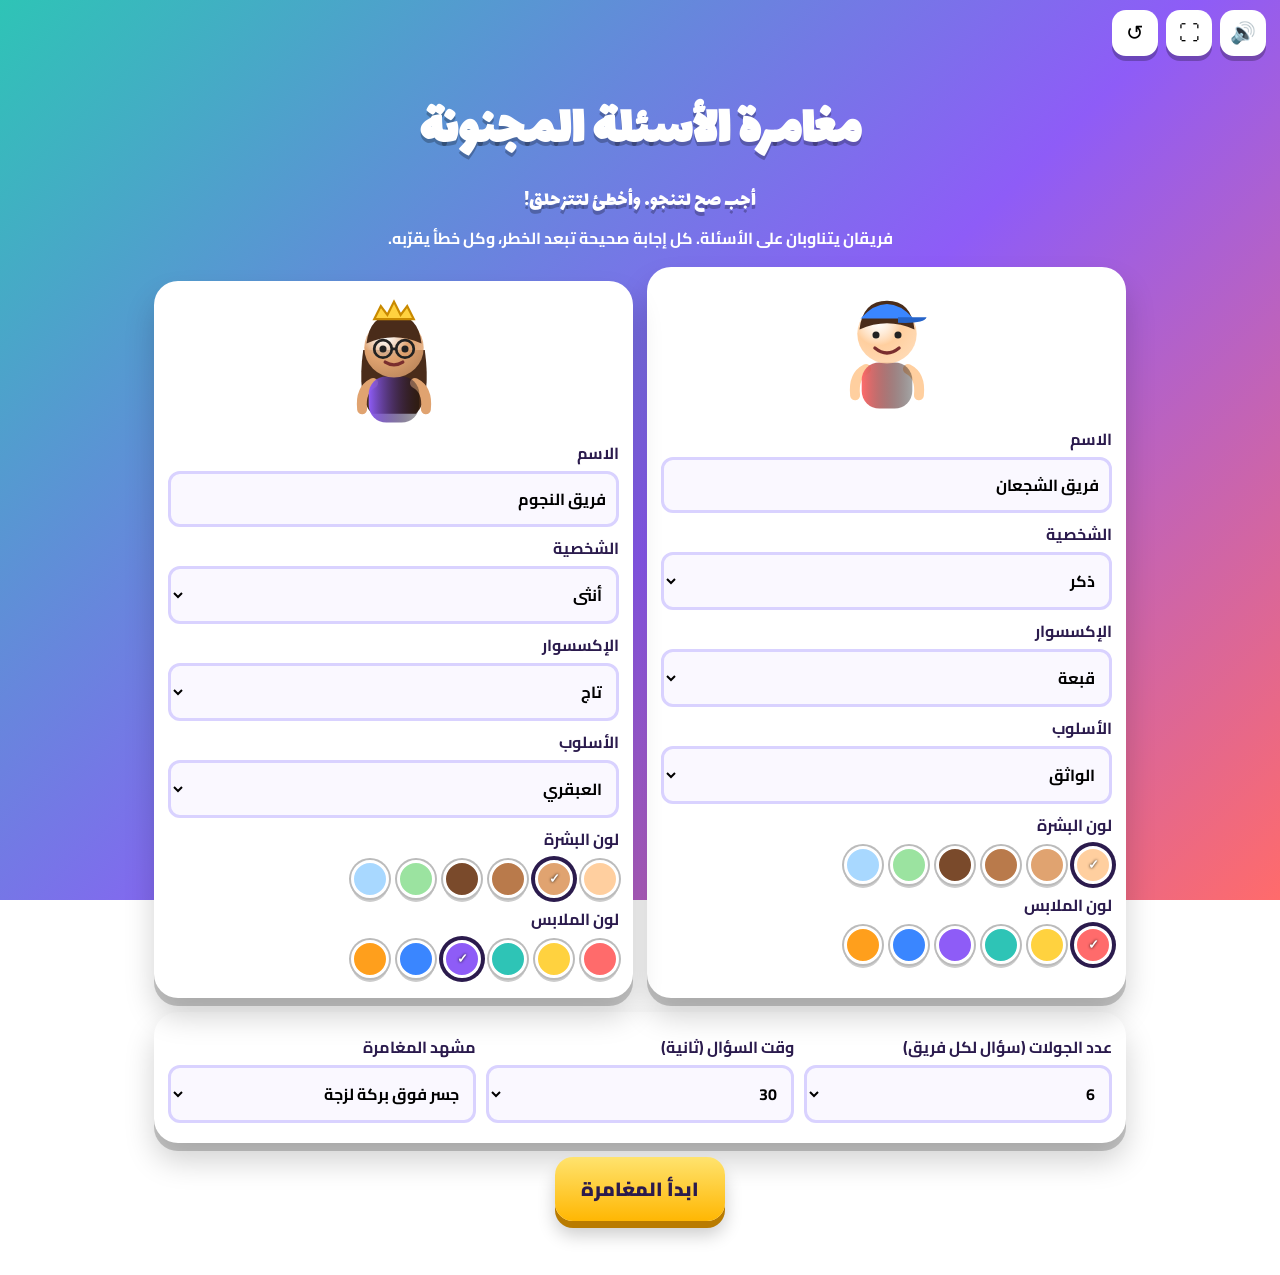
==== lesson-1/index.html @ 58e0d5fc "Add files via upload" ====
<!DOCTYPE html>
<html lang="ar" dir="rtl">
<head>
<meta charset="utf-8">
<meta name="viewport" content="width=device-width, initial-scale=1">
<title>مغامرة الأسئلة</title>
<link rel="preconnect" href="https://fonts.googleapis.com">
<link href="https://fonts.googleapis.com/css2?family=Cairo:wght@500;700;900&family=Lalezar&display=swap" rel="stylesheet">
<link rel="stylesheet" href="style.css">
</head>
<body>
<header class="bar">
  <button id="bSound" class="mini" aria-label="الصوت">🔊</button>
  <button id="bFull" class="mini" aria-label="ملء الشاشة">⛶</button>
  <button id="bReset" class="mini" aria-label="إعادة اللعبة">↺</button>
</header>
<main>
<section id="s-start" class="screen">
  <h1 id="title"></h1><h2 id="subtitle"></h2><p id="desc"></p>
  <div id="setup" class="duo"></div>
  <div class="card opts">
    <label>عدد الجولات (سؤال لكل فريق) <select id="oCount"></select></label>
    <label>وقت السؤال (ثانية) <select id="oTime"></select></label>
    <label>مشهد المغامرة <select id="oScene"></select></label>
  </div>
  <button id="bStart" class="big">ابدأ المغامرة</button>
</section>

<section id="s-play" class="screen" hidden>
  <div class="duo" id="arena"></div>
  <div class="card q">
    <div class="row"><b id="qTurn"></b><span id="qCat" class="tag"></span><span id="qPts" class="tag"></span><span id="qTime" class="timer" role="timer">0</span></div>
    <p id="qText"></p>
    <div id="qOpts" class="opts4"></div>
    <div id="jk" class="row"></div>
    <div id="qAns" class="ans" hidden></div>
    <p id="qMsg" class="msg" aria-live="polite"></p>
    <div class="row" id="judge">
      <button id="bOk" class="big ok">✔ إجابة صحيحة</button>
      <button id="bNo" class="big no">✖ إجابة خاطئة</button>
    </div>
    <button id="bNext" class="big" hidden>التالي</button>
  </div>
</section>

<section id="s-end" class="screen" hidden>
  <h1 id="endTitle"></h1>
  <div class="duo" id="endArena"></div>
  <p id="endScore" class="msg"></p>
  <div class="row">
    <button id="bSkip" class="big alt">تخطي المشهد</button>
    <button id="bAgain" class="big">إعادة اللعب</button>
    <button id="bNew" class="big alt">لعبة جديدة</button>
  </div>
</section>
</main>
<div id="confetti" aria-hidden="true"></div>
<script src="config.js"></script>
<script src="vendor/three.min.js"></script>
<script src="vendor/GLTFLoader.js"></script>
<script src="stage3d.js"></script>
<script src="game.js"></script>
</body>
</html>
---- lesson-1/style.css ----
:root{--bg:#6a5cf7;--card:#fff;--ink:#2b1b4d;--accent:#ffd23f;--ok:#12b76a;--no:#f04438}
*{box-sizing:border-box}
body{margin:0;min-height:100vh;font-family:Cairo,Tahoma,sans-serif;color:var(--ink);background:var(--bg) fixed}
h1,h2{font-family:Lalezar,Cairo,sans-serif;margin:.2em 0;text-align:center;color:#fff;text-shadow:0 4px 0 rgba(0,0,0,.25)}
h1{font-size:clamp(2rem,6vw,3.4rem)}h2{font-size:1.3rem;font-weight:400}
p{margin:.4em 0}#desc{text-align:center;color:#fff;font-weight:700}
main{max-width:1000px;margin:auto;padding:12px 14px 40px}
.bar{display:flex;gap:8px;justify-content:flex-start;padding:10px 14px}
.mini{width:46px;height:46px;border:0;border-radius:14px;font-size:1.3rem;cursor:pointer;background:#fff;box-shadow:0 5px 0 rgba(0,0,0,.25)}
.screen[hidden],[hidden]{display:none!important}
.duo{display:grid;grid-template-columns:1fr 1fr;gap:14px;margin:14px 0}
@media(max-width:640px){.duo{grid-template-columns:1fr}}
.card{background:var(--card);border-radius:24px;padding:14px;box-shadow:0 8px 0 rgba(0,0,0,.2),0 18px 30px rgba(0,0,0,.18)}
.card label{display:flex;flex-direction:column;gap:3px;font-weight:700;margin:6px 0}
input,select{font:inherit;padding:10px;border-radius:12px;border:3px solid #d9d2ff;background:#faf8ff}
input:focus-visible,select:focus-visible,button:focus-visible{outline:4px solid var(--accent);outline-offset:2px}
.opts{display:grid;grid-template-columns:repeat(auto-fit,minmax(180px,1fr));gap:10px}
.pv svg{width:110px;display:block;margin:0 auto}
.sw{display:flex;gap:8px;flex-wrap:wrap;margin:6px 0}
.sw button{width:38px;height:38px;border-radius:50%;border:3px solid #fff;box-shadow:0 0 0 2px #bbb,0 4px 0 rgba(0,0,0,.2);cursor:pointer}
.sw button[aria-pressed=true]{box-shadow:0 0 0 4px var(--ink)}
.sw button[aria-pressed=true]::after{content:"✓";color:#fff;font-weight:900;text-shadow:0 0 3px #000}
.big{font:900 1.2rem Cairo,sans-serif;padding:14px 26px;border:0;border-radius:18px;color:var(--ink);background:linear-gradient(#ffe36e,#ffb703);box-shadow:0 7px 0 #b97b00,0 14px 18px rgba(0,0,0,.2);cursor:pointer;display:block;margin:14px auto;transition:transform .12s,box-shadow .12s}
.big:active{transform:translateY(5px);box-shadow:0 2px 0 #b97b00}
.big.ok{background:linear-gradient(#5be39a,var(--ok));box-shadow:0 7px 0 #0a7a47;color:#fff}
.big.no{background:linear-gradient(#ff8a80,var(--no));box-shadow:0 7px 0 #a8271d;color:#fff}
.big.alt{background:linear-gradient(#fff,#d9d2ff);box-shadow:0 7px 0 #8b7fd0}
.row{display:flex;gap:10px;align-items:center;justify-content:center;flex-wrap:wrap}
.tag{background:#efeaff;border-radius:99px;padding:3px 12px;font-weight:700}
.timer{font:2rem Lalezar,sans-serif;min-width:56px;text-align:center;background:var(--ink);color:var(--accent);border-radius:14px;padding:0 10px}
.timer.low{background:var(--no);color:#fff}
#qText{font-size:clamp(1.3rem,3.5vw,1.9rem);font-weight:900;text-align:center;margin:12px 0}
.ans{background:#e8fff3;border:3px dashed var(--ok);border-radius:16px;padding:10px;text-align:center;font-weight:700}
.msg{text-align:center;font-weight:900;min-height:1.6em;color:var(--ink)}#endScore{color:#fff;font-size:1.3rem}
.pl{padding-bottom:10px}.pl.on{outline:6px solid var(--accent);outline-offset:3px}
.pl .head{display:flex;justify-content:space-between;font-weight:900;font-size:1.1rem}
.meter{height:18px;background:#e7e2ff;border-radius:99px;overflow:hidden;margin:6px 0;border:2px solid var(--ink)}
.meter i{display:block;height:100%;background:repeating-linear-gradient(45deg,var(--ok) 0 10px,#5be39a 10px 20px);transition:width .8s}
.st{font-weight:700;text-align:center}
.stage{--d:.5;position:relative;height:210px;overflow:hidden;border-radius:20px;direction:ltr;background:linear-gradient(#8fe3ff,#e9fbff 70%);box-shadow:inset 0 -10px 20px rgba(0,0,0,.12)}
.char{position:absolute;left:calc(50% - 45px);bottom:36px;width:90px;transition:transform .8s;transform:rotate(calc(var(--d)*-7deg));animation:bob 2s ease-in-out infinite;filter:drop-shadow(0 8px 4px rgba(0,0,0,.25))}
.char svg{width:100%;display:block}
.stage.hi .char{animation:shake .35s infinite}
.ground{position:absolute;bottom:0;left:0;right:0;height:38px;background:linear-gradient(#ffd98a,#d49a3a);border-top:5px solid #b97b00}
.slime,.hazard,.shield{display:none;position:absolute}
.scene-slime .ground{bottom:44px;height:14px;left:12%;right:12%;border-radius:8px;border:0;background:repeating-linear-gradient(90deg,#c98a3d 0 24px,#a86f2d 24px 28px)}
.scene-slime .char{bottom:58px}
.scene-slime .slime{display:block;left:0;right:0;bottom:0;height:calc(34px + var(--d)*60px);background:linear-gradient(#b6f23c,#5fa800);border-radius:40% 40% 0 0/14px 14px 0 0;transition:height .8s;box-shadow:0 -6px 12px rgba(120,200,0,.5)}
.scene-rock .hazard,.scene-snake .hazard{display:block;font-size:56px;bottom:34px;right:calc(-18% + var(--d)*48%);transition:right .8s;line-height:1;animation:bob 1.2s infinite}
.shield{inset:20px calc(50% - 60px) 30px;border-radius:50%;background:radial-gradient(rgba(255,255,255,.1),rgba(255,230,100,.55));box-shadow:0 0 30px 8px #ffe36e;opacity:0;transition:opacity .6s}
.stage.safe .shield{display:block;opacity:1}
.stage.win .char{animation:jump .7s infinite;transform:none}
.stage.lose .char{transform:translateY(38px) rotate(25deg);animation:none}
.stage.lose::after{content:"🛏️🛏️🛏️";position:absolute;bottom:4px;left:0;right:0;text-align:center;font-size:2.4rem}
.stage.win::before{content:"✨";position:absolute;top:8px;left:12%;font-size:2.4rem}
.stage.win .ground{background:linear-gradient(#fff3a8,#ffd23f);box-shadow:0 0 25px #fff3a8}
#confetti{position:fixed;inset:0;pointer-events:none;overflow:hidden}
#confetti i{position:absolute;top:-20px;width:10px;height:16px;animation:fall linear forwards}
@keyframes bob{50%{translate:0 -5px}}
@keyframes shake{25%{translate:-3px 0}75%{translate:3px 0}}
@keyframes jump{50%{translate:0 -22px}}
@keyframes fall{to{transform:translateY(110vh) rotate(720deg)}}
@media(prefers-reduced-motion:reduce),.still{}
@media(prefers-reduced-motion:reduce){*{animation:none!important;transition:none!important}#confetti{display:none}}
body.still *{animation:none!important}body.still #confetti{display:none}
/* ===== أسئلة وجواكر ===== */
.opts4{display:grid;grid-template-columns:1fr 1fr;gap:10px}
@media(max-width:520px){.opts4{grid-template-columns:1fr}}
.opt{font:700 1.15rem Cairo,sans-serif;padding:14px;border-radius:16px;border:3px solid var(--ink);background:#fff;color:var(--ink);cursor:pointer;box-shadow:0 5px 0 rgba(0,0,0,.25)}
.opt:active:not(:disabled){transform:translateY(4px);box-shadow:0 1px 0 rgba(0,0,0,.25)}
.opt:disabled{opacity:.6;cursor:default}.opt.right{background:#c9f7de;opacity:1}.opt.bad{background:#ffd9d6;text-decoration:line-through}
.jkb{font:700 1rem Cairo,sans-serif;padding:8px 14px;border-radius:99px;border:0;background:linear-gradient(#ffe36e,#ffb703);box-shadow:0 4px 0 #b97b00;cursor:pointer;color:var(--ink)}
.jkb:disabled{opacity:.4;cursor:default}
/* ===== مشهد أكثر واقعية ===== */
.stage{perspective:600px}
.arm{transform-box:fill-box;transform-origin:50% 0}
.bridge,.wow,.flash,.ringb{display:none;position:absolute}
.scene-slime .ground{display:none}
.scene-slime .bridge{display:block;bottom:44px;left:8%;right:8%;height:16px;border-radius:6px;background:repeating-linear-gradient(90deg,#c98a3d 0 24px,#6b4318 24px 27px);box-shadow:0 6px 0 #5a3812;transform:rotate(calc(var(--d)*-3deg));transform-origin:15% 50%;transition:transform .8s}
.scene-slime .bridge::before{content:"";position:absolute;left:0;right:0;top:-34px;height:4px;background:#6b4318;box-shadow:0 34px 0 -1px #6b4318}
.slime b{position:absolute;top:-6px;width:14px;height:14px;border-radius:50%;background:#d7ff7a;animation:bub 1.6s infinite}
.slime b:nth-child(1){left:15%}.slime b:nth-child(2){left:50%;animation-delay:.5s}.slime b:nth-child(3){left:80%;animation-delay:1s}
.flash{inset:0;background:radial-gradient(transparent 35%,rgba(255,0,0,.6));pointer-events:none}
.wow{top:10px;left:calc(50% + 24px);font-size:2.2rem}
.ringb{bottom:34px;left:calc(50% - 32px);font-size:64px;line-height:1;z-index:3}
.stage.ring .ringb{display:block;animation:bob 2s infinite}.stage.ring .char{bottom:30px;z-index:2}
.stage.alarm{animation:quake .1s infinite}
.stage.alarm .flash{display:block;animation:blink .35s infinite}.stage.alarm .wow{display:block;animation:bob .3s infinite}
.stage.alarm .char{animation:flail .22s infinite;transform-origin:50% 100%}
.stage.alarm .arm.l{animation:armL .18s infinite}.stage.alarm .arm.r{animation:armR .18s infinite}
.stage.alarm .bridge{animation:creak .2s infinite}
.stage.alarm .slime{height:calc(62px + var(--d)*60px)}
.stage.alarm .hazard{right:calc(-8% + var(--d)*48%)}
.stage.fall .char{transition:transform 1s cubic-bezier(.6,0,1,.7),opacity .4s .6s;transform:translateY(140px) rotate(220deg);opacity:0;animation:none}
.stage.fall .slime{height:calc(100px + var(--d)*40px)}
@keyframes quake{25%{transform:translate(-2px,1px)}75%{transform:translate(2px,-1px)}}
@keyframes blink{50%{opacity:.25}}
@keyframes flail{0%,100%{transform:rotate(-20deg) translateX(-8px)}50%{transform:rotate(16deg) translateX(10px)}}
@keyframes armL{0%,100%{transform:rotate(-80deg)}50%{transform:rotate(25deg)}}
@keyframes armR{0%,100%{transform:rotate(80deg)}50%{transform:rotate(-25deg)}}
@keyframes creak{50%{transform:rotate(calc(var(--d)*-3deg + 8deg))}}
@keyframes bub{50%{translate:0 -10px;opacity:.5}}
/* ===== المحرّر ===== */
.card h2,details summary{color:var(--ink);text-shadow:none;font-family:Lalezar,Cairo,sans-serif;font-size:1.5rem;text-align:start;cursor:pointer}
.fg{display:grid;grid-template-columns:repeat(auto-fit,minmax(220px,1fr));gap:8px;margin-top:8px}
textarea{font:inherit;padding:10px;border-radius:12px;border:3px solid #d9d2ff;background:#faf8ff;width:100%}
input[type=color]{height:44px;padding:2px;width:100%}input[type=checkbox]{width:28px;height:28px}
.qc{border:3px solid #e7e2ff;border-radius:16px;padding:10px;margin:10px 0;display:grid;gap:8px}
.qc .row input:not([type]),.qc .row input[type=text]{flex:1;min-width:120px}
.card+.card,details.card{margin-top:14px}

/* ===== ثلاثي الأبعاد ===== */
.s3{position:relative;height:210px;border-radius:20px;overflow:hidden;background:linear-gradient(#8fe3ff,#e9fbff 70%);box-shadow:inset 0 -10px 20px rgba(0,0,0,.12)}
.s3 .c3d{display:block;width:100%;height:100%}
.s3p{height:160px;background:none;box-shadow:none}
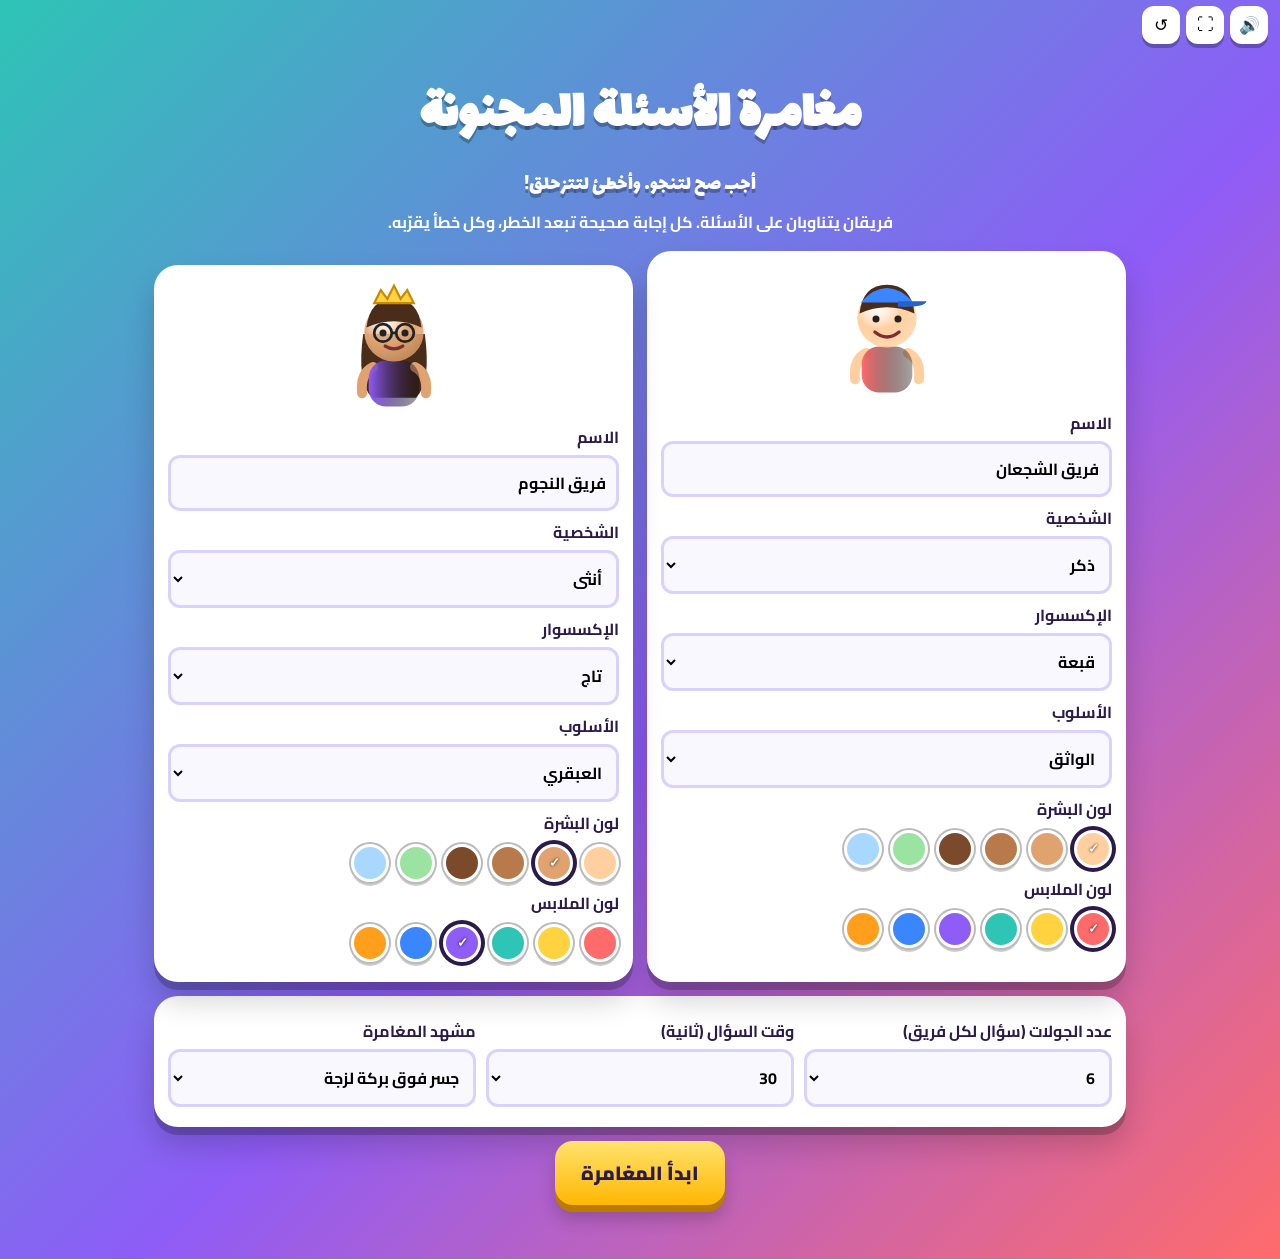
==== commit b698209f: "Add files via upload" ====
--- a/lesson-1/index.html
+++ b/lesson-1/index.html
@@ -58,6 +58,7 @@
 <script src="config.js"></script>
 <script src="vendor/three.min.js"></script>
 <script src="vendor/GLTFLoader.js"></script>
+<script src="vendor/SkeletonUtils.js"></script>
 <script src="stage3d.js"></script>
 <script src="game.js"></script>
 </body>
--- a/lesson-1/style.css
+++ b/lesson-1/style.css
@@ -113,3 +113,51 @@
 .s3{position:relative;height:210px;border-radius:20px;overflow:hidden;background:linear-gradient(#8fe3ff,#e9fbff 70%);box-shadow:inset 0 -10px 20px rgba(0,0,0,.12)}
 .s3 .c3d{display:block;width:100%;height:100%}
 .s3p{height:160px;background:none;box-shadow:none}
+
+/* ===== تخطيط مضغوط: المجسّمات والسؤال والنتيجة في شاشة واحدة بلا تمرير قدر الإمكان ===== */
+body{background-attachment:scroll!important;min-height:100vh;min-height:100dvh}
+.bar{padding:6px 12px;gap:6px}
+.mini{width:38px;height:38px;border-radius:12px;font-size:1.05rem;box-shadow:0 4px 0 rgba(0,0,0,.25)}
+body[data-screen=play] main,body[data-screen=end] main{padding:0 10px 10px}
+body[data-screen=play] #arena,body[data-screen=end] #endArena{grid-template-columns:1fr 1fr;gap:8px;margin:2px 0 8px}
+body[data-screen=play] .pl,body[data-screen=end] .pl{padding:6px 8px 4px;border-radius:18px}
+.pl.on{outline:4px solid var(--accent);outline-offset:2px}
+.pl .head{font-size:.95rem}
+.pl .meter{height:12px;margin:4px 0}
+.pl .st{font-size:.82rem}
+.s3{height:clamp(96px,23vh,200px)}
+.s3p{height:160px}
+@supports (height:1dvh){.s3{height:clamp(96px,23dvh,200px)}.s3p{height:160px}}
+body[data-screen=play] .card.q{padding:10px 12px;border-radius:18px}
+.card.q .row{gap:8px}
+.tag{padding:2px 10px;font-size:.85rem}
+.timer{font-size:1.6rem;min-width:48px}
+#qText{font-size:clamp(1.05rem,2.6vw,1.5rem);margin:6px 0}
+.opts4{gap:8px}
+.opt{padding:9px 10px;font-size:1rem;border-radius:14px}
+#jk{margin-top:14px;gap:8px}
+.card.q .big{padding:9px 22px;font-size:1.05rem;margin:8px auto}
+.card.q .msg{min-height:1.3em;margin:4px 0}
+.ans{padding:6px 10px}
+#s-end h1{font-size:clamp(1.5rem,4.5vw,2.4rem)}
+#s-end .big{padding:9px 16px;font-size:1rem;margin:6px}
+#endScore{font-size:1.1rem}
+#s-end .row{gap:6px}
+@media(max-height:700px){.s3{height:clamp(84px,20vh,150px)}#qText{font-size:1.05rem}.opt{padding:7px 8px}}
+@supports (height:1dvh){@media(max-height:700px){.s3{height:clamp(84px,20dvh,150px)}}}
+.pl .st{white-space:nowrap;overflow:hidden;text-overflow:ellipsis}
+@media(max-width:520px){
+  .opts4{grid-template-columns:1fr 1fr!important}
+  .opt{font-size:.95rem;padding:8px 6px}
+  #jk{gap:6px;flex-wrap:nowrap}
+  .jkb{font-size:.8rem;padding:6px 8px}
+  .s3{height:clamp(84px,19vh,190px)}
+  .pl .head{font-size:.85rem}
+}
+@supports (height:1dvh){@media(max-width:520px){.s3{height:clamp(84px,19dvh,190px)}}}
+.duo>*,.card.q,#jk,.row>*{min-width:0}
+html,body{overflow-x:hidden}
+#jk .jkb{flex:1 1 0;white-space:normal;line-height:1.15}
+@media(max-width:520px){#jk .jkb{font-size:.76rem;padding:6px 4px}}
+#endArena .st{white-space:normal}
+#jk{align-items:stretch}
